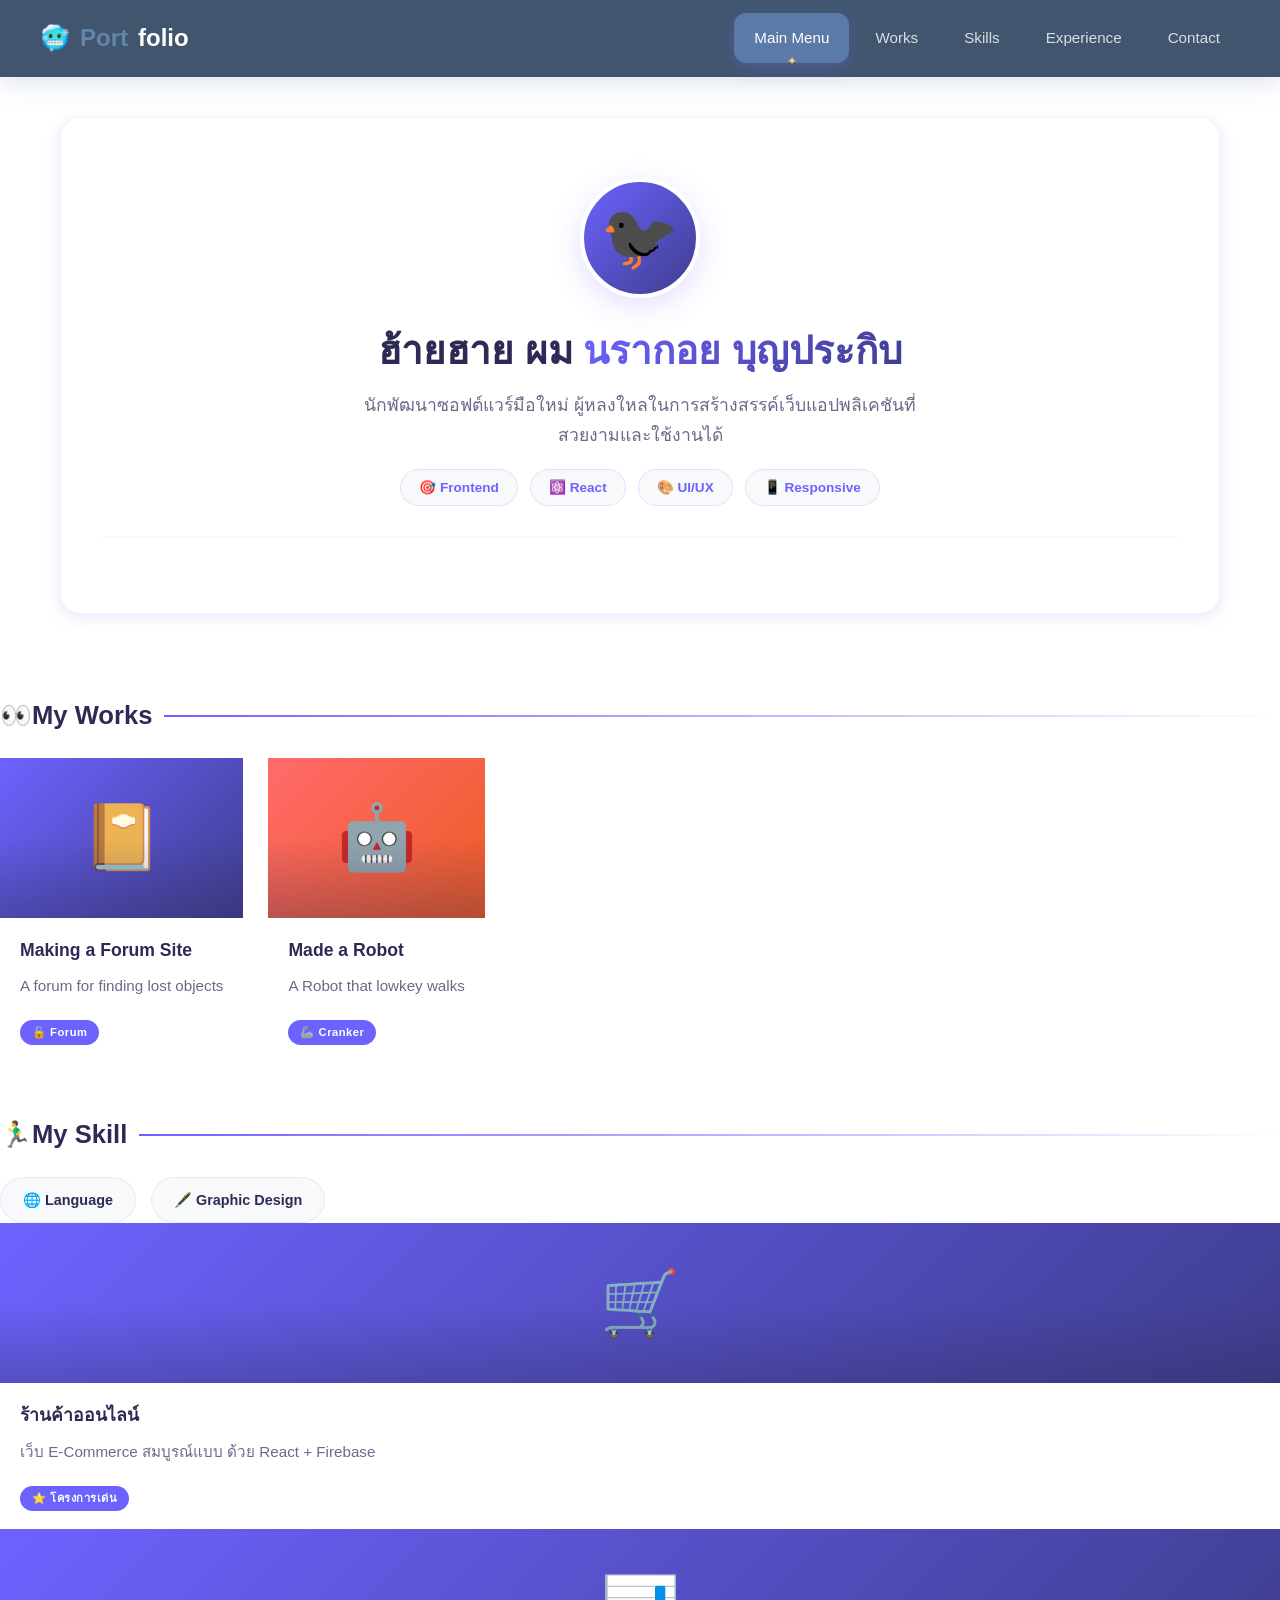
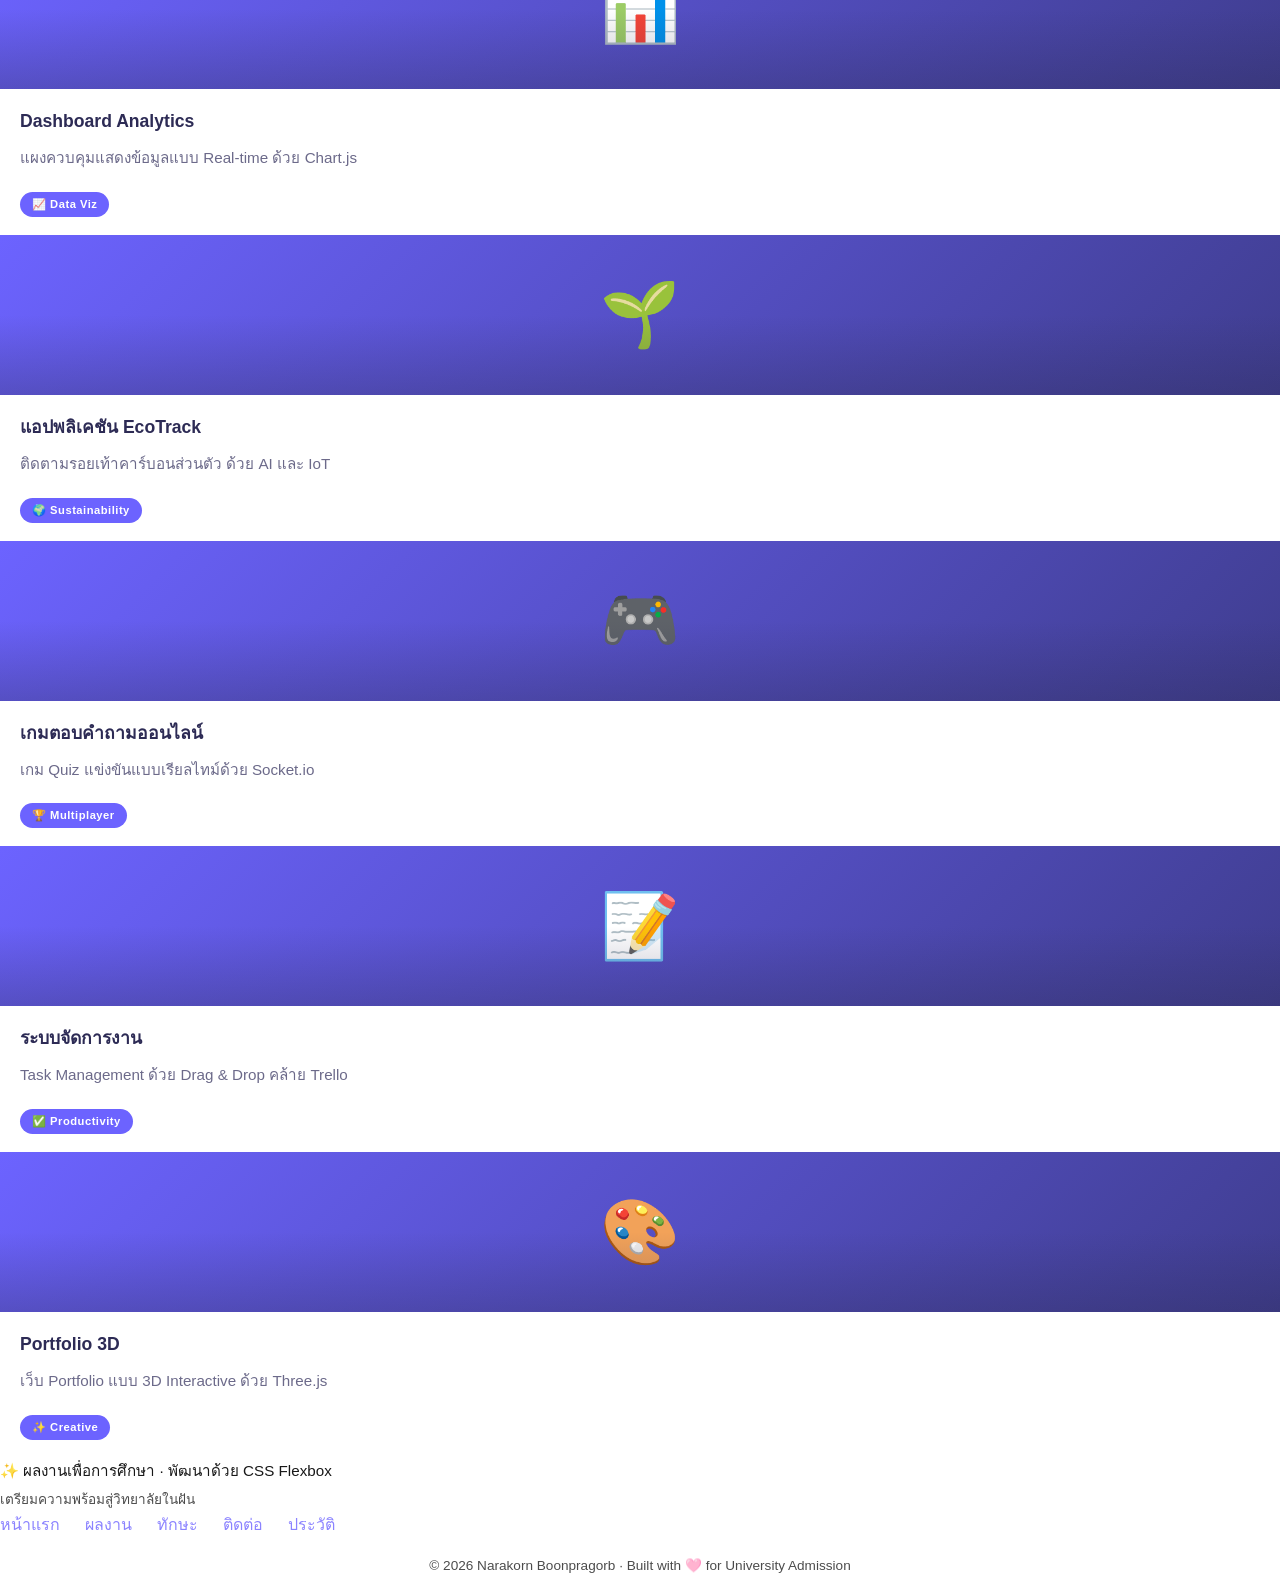
==== index.html @ 1e55b8da "Add files via upload" ====
<!DOCTYPE html>
<html lang="en">
<head>
    <meta charset="UTF-8">
    <meta name="viewport" content="width=device-width, initial-scale=1.0">
    <title>Portfolio</title>
    <style>
        /* ======================================== */
        /* RESET & BASE STYLES      */
        /* ======================================== */
        * {
            box-sizing: border-box;
            margin: 0;
            padding: 0;
        }

        body {
            font-family: 'Sarabun', 'Prompt', 'Kanit', sans-serif;
            background: var(--light);
            color: var(--text-dark);
            line-height: 1.7;
        }

        a {
            text-decoration: none;
            color: inherit;
        }
        .navbar {
            background: #41566e; /* แทน --secondary */
            padding: 0 30px;
            position: sticky;
            top: 0;
            z-index: 1000;
            box-shadow: 0 4px 25px rgba(128, 150, 190, 0.3);
            backdrop-filter: blur(10px);
        }

        /* กิจกรรมที่ 3.3: การจัดวางด้วย Flexbox */
        .nav-container {
            display: flex;
            justify-content: space-between;
            align-items: center;
            max-width: 1200px;
            margin: 0 auto;
        }

        .logo {
            color: #FFFFFF; /* แทน --white */
            font-size: 1.5rem;
            font-weight: 700;
            padding: 18px 0;
            display: flex;
            align-items: center;
            gap: 10px;
            transition: all 0.4s cubic-bezier(0.25, 0.46, 0.45, 0.94); /* แทน --transition */
        }

        .logo span {
            color: #6485aa; /* แทน --accent */
        }

        /* กิจกรรมที่ 4.2: Transition & Transform */
        .logo:hover {
            transform: scale(1.05);
            color: #abf2ff; /* แทน --accent */
        }

        .nav-menu {
            display: flex;
            list-style: none;
            gap: 6px;
            margin: 0;
            padding: 0;
        }

        .nav-menu a {
            color: rgba(255, 255, 255, 0.8);
            padding: 12px 20px;
            display: block;
            border-radius: 12px; /* แทน --radius-sm */
            transition: all 0.4s cubic-bezier(0.25, 0.46, 0.45, 0.94); /* แทน --transition */
            font-weight: 500;
            font-size: 0.95rem;
            position: relative;
        }

        .nav-menu a:hover {
            background: #9fd1ff; /* แทน --primary */
            color: #FFFFFF; /* แทน --white */
            transform: translateY(-2px);
            box-shadow: 0 6px 20px rgba(108, 99, 255, 0.4);
        }

        .nav-menu .active {
            background: #5b7aa8; /* แทน --primary */
            color: #FFFFFF; /* แทน --white */
            box-shadow: 0 4px 15px rgba(108, 99, 255, 0.3);
        }

        .nav-menu .active::after {
            content: '✦';
            position: absolute;
            bottom: -8px;
            left: 50%;
            transform: translateX(-50%);
            color: #FFD166; /* แทน --accent */
            font-size: 12px;
        }
        .container {
            max-width: 1200px;
            margin: 0 auto;
            padding: 40px 20px;
        }

        .flex-layout {
            display: flex;
            gap: 40px;
            align-items: flex-start;
        }
        /* ======================================== */
        /* กิจกรรมที่ 3.3: CARD GRID - ผลงานของฉัน   */
        /* ======================================== */
        .card-grid {
            display: flex;
            gap: 25px;
            flex-wrap: wrap;
            margin-top: 10px;
        }
        /* ======================================== */
        /* กิจกรรมที่ 2.1: MAIN CONTENT - Semantic HTML */
        /* ======================================== */
        .content {
            flex: 3;
            background: #FFFFFF; /* แทน --white */
            padding: 40px;
            border-radius: 20px; /* แทน --radius-md */
            box-shadow: 0 4px 15px rgba(108, 99, 255, 0.15); /* แทน --shadow-sm */
            border: 1px solid rgba(108, 99, 255, 0.08);
        }

        /* Hero Section */
        .hero {
            text-align: center;
            padding: 20px 0 30px;
            border-bottom: 2px solid #F8F9FA; /* แทน --light */
            margin-bottom: 35px;
        }

        .hero-avatar {
            width: 120px;
            height: 120px;
            background: linear-gradient(135deg, #6C63FF, #3F3D8E); /* แทน --gradient-main */
            border-radius: 50%;
            display: flex;
            align-items: center;
            justify-content: center;
            margin: 0 auto 20px;
            font-size: 4rem;
            box-shadow: 0 8px 30px rgba(108, 99, 255, 0.2); /* แทน --shadow-md */
            border: 4px solid #FFFFFF; /* แทน --white */
            transition: all 0.4s cubic-bezier(0.25, 0.46, 0.45, 0.94); /* แทน --transition */
        }

        /* กิจกรรมที่ 4.2: Transition & Transform */
        .hero-avatar:hover {
            transform: scale(1.05) rotate(-5deg);
        }

        .hero h1 {
            color: #2D2B55; /* แทน --secondary */
            font-size: 2.4rem;
            margin-bottom: 8px;
        }

        .hero h1 span {
            background: linear-gradient(135deg, #6C63FF, #3F3D8E); /* แทน --gradient-main */
            -webkit-background-clip: text;
            -webkit-text-fill-color: transparent;
            background-clip: text;
        }

        .hero p {
            color: #6C6A8A; /* แทน --text-light */
            font-size: 1.1rem;
            max-width: 600px;
            margin: 0 auto;
        }

        .hero-tags {
            display: flex;
            gap: 12px;
            justify-content: center;
            flex-wrap: wrap;
            margin-top: 18px;
        }

        .hero-tags span {
            background: #F8F9FA; /* แทน --light */
            padding: 6px 18px;
            border-radius: 30px;
            font-size: 0.85rem;
            color: #6C63FF; /* แทน --primary */
            font-weight: 600;
            border: 1px solid rgba(108, 99, 255, 0.15);
            transition: all 0.4s cubic-bezier(0.25, 0.46, 0.45, 0.94); /* แทน --transition */
        }

        .hero-tags span:hover {
            background: #6C63FF; /* แทน --primary */
            color: #FFFFFF; /* แทน --white */
            transform: translateY(-2px);
            box-shadow: 0 4px 15px rgba(108, 99, 255, 0.15); /* แทน --shadow-sm */
        }

        /* Section Headers */
        .section-title {
            color: #2D2B55; /* แทน --secondary */
            font-size: 1.6rem;
            margin: 40px 0 20px;
            display: flex;
            align-items: center;
            gap: 12px;
        }

        .section-title::after {
            content: '';
            flex: 1;
            height: 2px;
            background: linear-gradient(to right, #6C63FF, transparent); /* แทน --primary */
        }
        .skills-grid {
            display: flex;
            gap: 15px;
            flex-wrap: wrap;
            margin-top: 10px;
        }

        .skill-item {
            background: #F8F9FA; /* แทน --light */
            padding: 10px 22px;
            border-radius: 30px;
            font-weight: 600;
            font-size: 0.9rem;
            color: #2D2B55; /* แทน --secondary */
            border: 1px solid rgba(108, 99, 255, 0.1);
            transition: all 0.4s cubic-bezier(0.25, 0.46, 0.45, 0.94); /* แทน --transition */
            display: flex;
            align-items: center;
            gap: 8px;
        }

        .skill-item:hover {
            background: #6C63FF; /* แทน --primary */
            color: #FFFFFF; /* แทน --white */
            transform: translateY(-3px);
            box-shadow: 0 4px 15px rgba(108, 99, 255, 0.15); /* แทน --shadow-sm */
        }
.sidebar {
            flex: 1.2;
            background: linear-gradient(135deg, #6C63FF, #3F3D8E); /* แทน --gradient-main */
            color: #FFFFFF; /* แทน --white */
            padding: 35px 30px;
            border-radius: 20px; /* แทน --radius-md */
            box-shadow: 0 8px 30px rgba(108, 99, 255, 0.2); /* แทน --shadow-md */
            position: sticky;
            top: 100px;
        }

        .sidebar h3 {
            border-left: 4px solid #FFD166; /* แทน --accent */
            padding-left: 15px;
            margin: 0 0 15px 0;
            font-size: 1.1rem;
            letter-spacing: 0.5px;
        }

        .sidebar h3:not(:first-child) {
            margin-top: 30px;
        }

        .sidebar .profile-intro {
            text-align: center;
            margin-bottom: 25px;
        }

        .sidebar .profile-intro .avatar-sm {
            width: 80px;
            height: 80px;
            background: rgba(255, 255, 255, 0.2);
            border-radius: 50%;
            display: flex;
            align-items: center;
            justify-content: center;
            margin: 0 auto 12px;
            font-size: 2.8rem;
            border: 3px solid rgba(255, 255, 255, 0.3);
        }

        .sidebar .profile-intro h4 {
            font-size: 1.2rem;
            margin-bottom: 4px;
        }

        .sidebar .profile-intro p {
            opacity: 0.85;
            font-size: 0.9rem;
        }

        .sidebar ul {
            list-style: none;
            padding: 0;
        }

        .sidebar li {
            padding: 10px 0;
            border-bottom: 1px solid rgba(255, 255, 255, 0.12);
            font-size: 0.92rem;
            transition: all 0.4s cubic-bezier(0.25, 0.46, 0.45, 0.94); /* แทน --transition */
            padding-left: 5px;
            display: flex;
            align-items: center;
            gap: 10px;
        }

        .sidebar li:hover {
            padding-left: 15px;
            background: rgba(255, 255, 255, 0.08);
            border-radius: 6px;
        }

        .sidebar .contact-info li {
            border-bottom: none;
            padding: 8px 0;
        }

        .sidebar .contact-info li::before {
            content: '📧 ';
            font-size: 1rem;
        }
        .sidebar .contact-info li:nth-child(2)::before { content: '📱 '; }
        .sidebar .contact-info li:nth-child(3)::before { content: '🌐 '; }

        .sidebar .btn-contact {
            display: block;
            background: #FFD166; /* แทน --accent */
            color: #2D2B55; /* แทน --secondary */
            text-align: center;
            padding: 14px;
            border-radius: 12px; /* แทน --radius-sm */
            font-weight: 700;
            margin-top: 20px;
            transition: all 0.4s cubic-bezier(0.25, 0.46, 0.45, 0.94); /* แทน --transition */
            border: none;
            cursor: pointer;
        }

        .sidebar .btn-contact:hover {
            transform: scale(1.02);
            box-shadow: 0 8px 25px rgba(255, 209, 102, 0.4);
            background: #FFD93D;
        }
        .card:hover {
            transform: translateY(-12px) scale(1.01);
            box-shadow: 0 15px 45px rgba(108, 99, 255, 0.25); /* แทน --shadow-lg */
            border-color: #8B83FF; /* แทน --primary-light */
        }

        .card-image {
            height: 160px;
            background: linear-gradient(135deg, #6C63FF, #3F3D8E); /* แทน --gradient-main */
            display: flex;
            align-items: center;
            justify-content: center;
            font-size: 4rem;
            color: #FFFFFF; /* แทน --white */
            position: relative;
            overflow: hidden;
        }

        .card-image::after {
            content: '';
            position: absolute;
            top: 0;
            left: 0;
            right: 0;
            bottom: 0;
            background: linear-gradient(180deg, transparent 50%, rgba(45, 43, 85, 0.3));
        }

        .card:nth-child(2) .card-image { background: linear-gradient(135deg, #FF6B6B, #EE5A24); }
        .card:nth-child(3) .card-image { background: linear-gradient(135deg, #00D2D3, #0097E6); }
        .card:nth-child(4) .card-image { background: linear-gradient(135deg, #F8A5C2, #F78FB3); }
        .card:nth-child(5) .card-image { background: linear-gradient(135deg, #74B9FF, #0984E3); }
        .card:nth-child(6) .card-image { background: linear-gradient(135deg, #55EFC4, #00B894); }

        .card h3 {
            padding: 18px 20px 8px;
            font-size: 1.1rem;
            color: #2D2B55; /* แทน --secondary */
        }

        .card p {
            padding: 0 20px 18px;
            color: #6C6A8A; /* แทน --text-light */
            font-size: 0.95rem;
            margin: 0;
        }

        .card-badge {
            display: inline-block;
            background: #6C63FF; /* แทน --primary */
            color: #FFFFFF; /* แทน --white */
            font-size: 0.7rem;
            padding: 3px 12px;
            border-radius: 30px;
            margin: 0 20px 18px;
            font-weight: 600;
            letter-spacing: 0.5px;
        }
        .footer {
            background: #2D2B55; /* แทน --secondary */
            color: #F8F9FA; /* แทน --light */
            margin-top: 50px;
            border-top: 4px solid #6C63FF; /* แทน --primary */
        }

        .footer-content {
            max-width: 1200px;
            margin: 0 auto;
            padding: 35px 25px;
            display: flex;
            justify-content: space-between;
            align-items: center;
            flex-wrap: wrap;
            gap: 20px;
        }

        .footer-info p {
            font-size: 0.95rem;
            opacity: 0.9;
            margin: 0;
        }

        .footer-links {
            display: flex;
            gap: 25px;
            flex-wrap: wrap;
        }

        .footer-links a {
            color: #8B83FF; /* แทน --primary-light */
            font-weight: 500;
            transition: all 0.4s cubic-bezier(0.25, 0.46, 0.45, 0.94); /* แทน --transition */
            position: relative;
        }

        .footer-links a::after {
            content: '';
            position: absolute;
            bottom: -3px;
            left: 0;
            width: 0;
            height: 2px;
            background: #FFD166; /* แทน --accent */
            transition: all 0.4s cubic-bezier(0.25, 0.46, 0.45, 0.94); /* แทน --transition */
        }

        .footer-links a:hover {
            color: #FFD166; /* แทน --accent */
        }

        .footer-links a:hover::after {
            width: 100%;
        }

        .footer-bottom {
            border-top: 1px solid rgba(255, 255, 255, 0.08);
            padding: 15px 25px;
            text-align: center;
            font-size: 0.85rem;
            opacity: 0.7;
            max-width: 1200px;
            margin: 0 auto;
        }

    </style>
</head>
<body>
    <nav class="navbar">
        <div class="nav-container">
            <a href="#" class="logo">🥶<span>Port</span>folio</a>
            <ul class="nav-menu">
                <li><a href="#" class="active">Main Menu</a></li>
                <li><a href="#">Works</a></li>
                <li><a href="#">Skills</a></li>
                <li><a href="#">Experience</a></li>
                <li><a href="#">Contact</a></li>
            </ul>
        </div>
        
    </nav>
        </div>
        <div class="container">
            <div class="flex-layout">
            <main class="content">

                <section class="hero">
                    <div class="hero-avatar">🐦‍⬛</div>
                    <h1>ฮ้ายฮาย ผม <span>นรากอย บุญประกิบ</span></h1>
                    <p>นักพัฒนาซอฟต์แวร์มือใหม่ ผู้หลงใหลในการสร้างสรรค์เว็บแอปพลิเคชันที่สวยงามและใช้งานได้</p>
                    <div class="hero-tags">
                        <span>🎯 Frontend</span>
                        <span>⚛️ React</span>
                        <span>🎨 UI/UX</span>
                        <span>📱 Responsive</span>
                    </div>
                </section>
            </main>
            
            </div>
        </div>
        

        <h2 class="section-title">👀My Works</h2>
        <div class="card-grid">
            <div class="card">
                    <div class="card-image">📔</div>
                    <h3>Making a Forum Site</h3>
                    <p>A forum for finding lost objects</p>
                    <span class="card-badge">🔓 Forum</span>
            </div>

                        <div class="card">
                    <div class="card-image">🤖</div>
                    <h3>Made a Robot</h3>
                    <p>A Robot that lowkey walks</p>
                    <span class="card-badge">🦾 Cranker</span>
            </div>
        </div>
        <h2 class="section-title" style="margin-top: 50px;">🏃‍♂️My Skill</h2>
        <div class="skills-grid">
        <span class="skill-item">🌐 Language</span>
        <span class="skill-item">🖋️ Graphic Design</span>
        </div>
    <div class="card">
                        <div class="card-image">🛒</div>
                        <h3>ร้านค้าออนไลน์</h3>
                        <p>เว็บ E-Commerce สมบูรณ์แบบ ด้วย React + Firebase</p>
                        <span class="card-badge">⭐ โครงการเด่น</span>
                    </div>
                    <div class="card">
                        <div class="card-image">📊</div>
                        <h3>Dashboard Analytics</h3>
                        <p>แผงควบคุมแสดงข้อมูลแบบ Real-time ด้วย Chart.js</p>
                        <span class="card-badge">📈 Data Viz</span>
                    </div>
                    <div class="card">
                        <div class="card-image">🌱</div>
                        <h3>แอปพลิเคชัน EcoTrack</h3>
                        <p>ติดตามรอยเท้าคาร์บอนส่วนตัว ด้วย AI และ IoT</p>
                        <span class="card-badge">🌍 Sustainability</span>
                    </div>

                    <div class="card">                        <div class="card-image">🎮</div>
                        <h3>เกมตอบคำถามออนไลน์</h3>
                        <p>เกม Quiz แข่งขันแบบเรียลไทม์ด้วย Socket.io</p>
                        <span class="card-badge">🏆 Multiplayer</span>
                    </div>


                    <div class="card">
                        <div class="card-image">📝</div>
                        <h3>ระบบจัดการงาน</h3>
                        <p>Task Management ด้วย Drag & Drop คล้าย Trello</p>
                        <span class="card-badge">✅ Productivity</span>
                    </div>
                    <div class="card">
                        <div class="card-image">🎨</div>
                        <h3>Portfolio 3D</h3>
                        <p>เว็บ Portfolio แบบ 3D Interactive ด้วย Three.js</p>
                        <span class="card-badge">✨ Creative</span>
                    </div>
    <div class="footer-info">
                <p>✨ ผลงานเพื่อการศึกษา · พัฒนาด้วย CSS Flexbox</p>
                <p style="font-size: 0.85rem; margin-top: 4px; opacity: 0.7;">เตรียมความพร้อมสู่วิทยาลัยในฝัน</p>
            </div>
            <div class="footer-links">
                <a href="#">หน้าแรก</a>
                <a href="#">ผลงาน</a>
                <a href="#">ทักษะ</a>
                <a href="#">ติดต่อ</a>
                <a href="#">ประวัติ</a>
            </div>

<div class="footer-bottom">
            <p>© 2026 Narakorn Boonpragorb · Built with 🩷 for University Admission</p>
 </div>
    
        
</body>
</html>
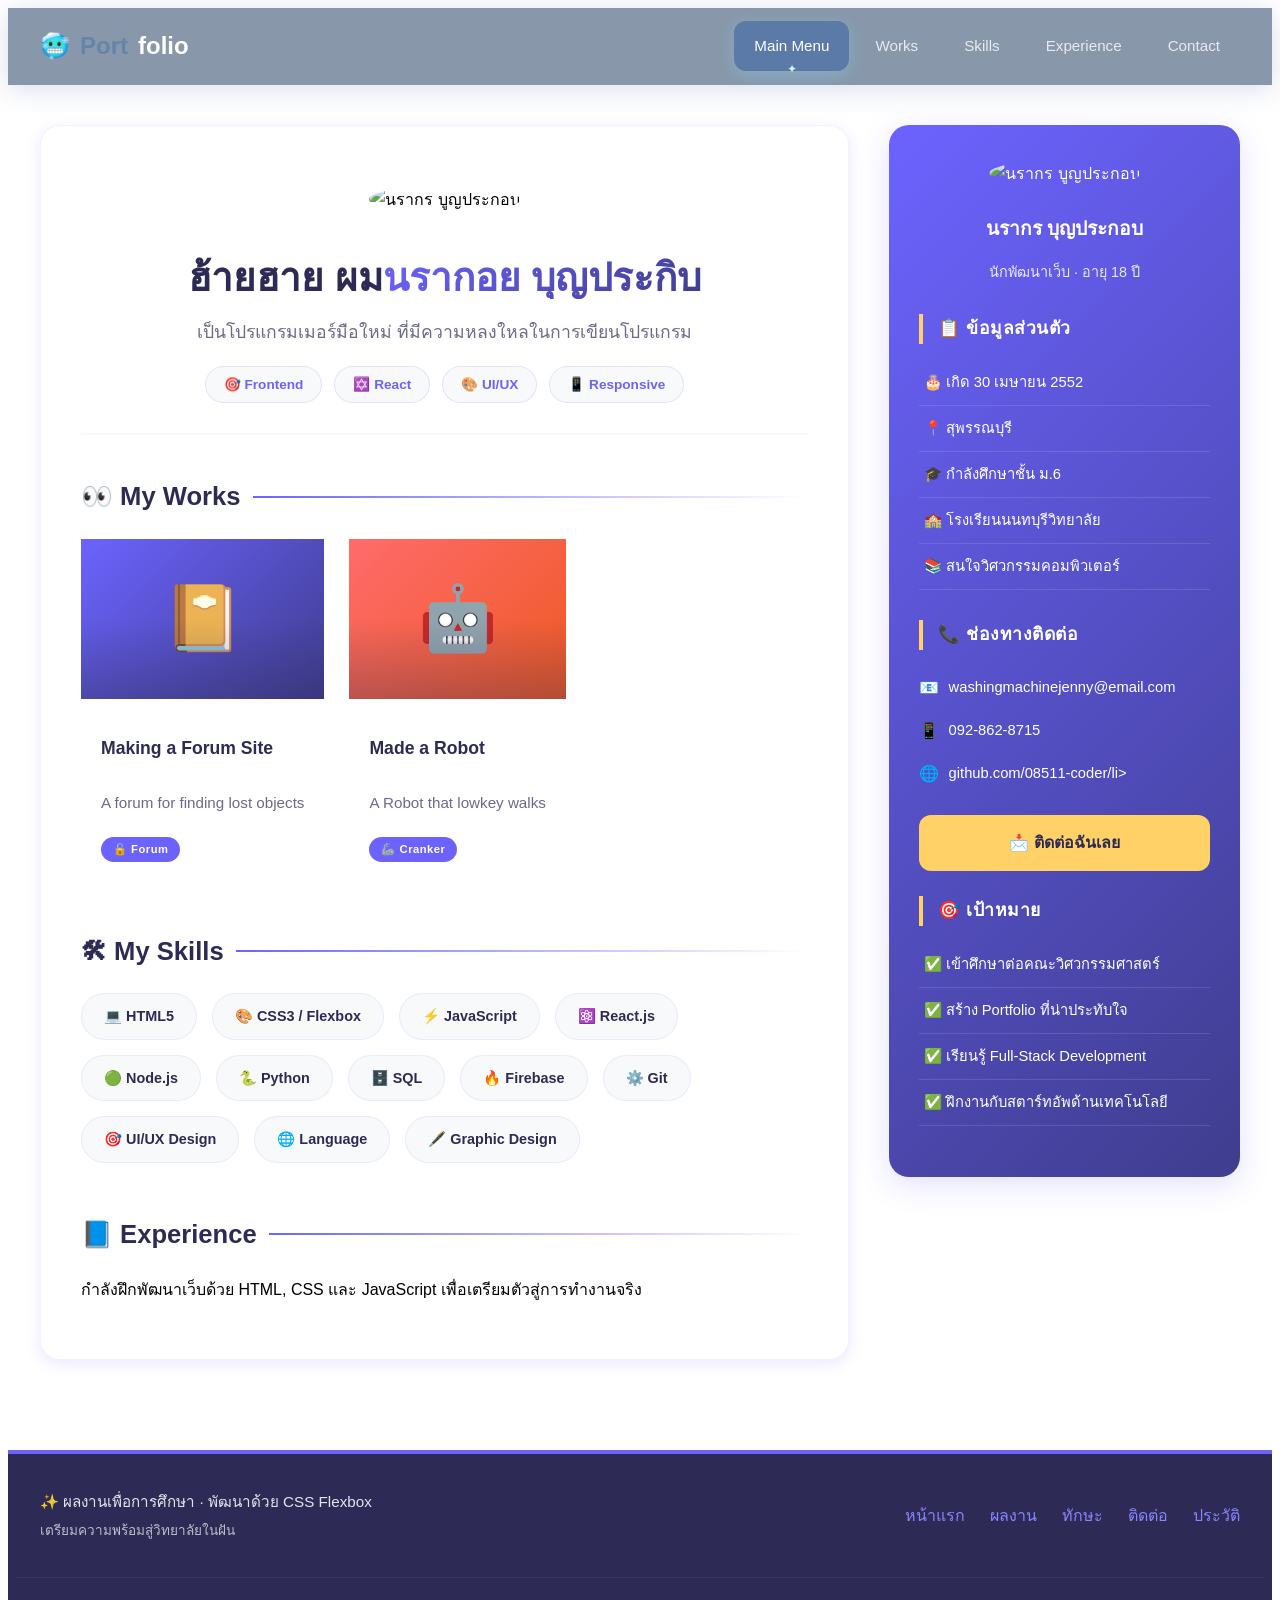
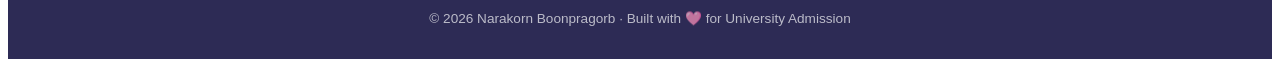
==== commit bdb1d0c4: "Add files via upload" ====
--- a/index.html
+++ b/index.html
@@ -4,526 +4,40 @@
     <meta charset="UTF-8">
     <meta name="viewport" content="width=device-width, initial-scale=1.0">
     <title>Portfolio</title>
-    <style>
-        /* ======================================== */
-        /* RESET & BASE STYLES      */
-        /* ======================================== */
-        * {
-            box-sizing: border-box;
-            margin: 0;
-            padding: 0;
-        }
+    <link rel="stylesheet" href="style.css">
+</head>
 
-        body {
-            font-family: 'Sarabun', 'Prompt', 'Kanit', sans-serif;
-            background: var(--light);
-            color: var(--text-dark);
-            line-height: 1.7;
-        }
-
-        a {
-            text-decoration: none;
-            color: inherit;
-        }
-        .navbar {
-            background: #41566e; /* แทน --secondary */
-            padding: 0 30px;
-            position: sticky;
-            top: 0;
-            z-index: 1000;
-            box-shadow: 0 4px 25px rgba(128, 150, 190, 0.3);
-            backdrop-filter: blur(10px);
-        }
-
-        /* กิจกรรมที่ 3.3: การจัดวางด้วย Flexbox */
-        .nav-container {
-            display: flex;
-            justify-content: space-between;
-            align-items: center;
-            max-width: 1200px;
-            margin: 0 auto;
-        }
-
-        .logo {
-            color: #FFFFFF; /* แทน --white */
-            font-size: 1.5rem;
-            font-weight: 700;
-            padding: 18px 0;
-            display: flex;
-            align-items: center;
-            gap: 10px;
-            transition: all 0.4s cubic-bezier(0.25, 0.46, 0.45, 0.94); /* แทน --transition */
-        }
-
-        .logo span {
-            color: #6485aa; /* แทน --accent */
-        }
-
-        /* กิจกรรมที่ 4.2: Transition & Transform */
-        .logo:hover {
-            transform: scale(1.05);
-            color: #abf2ff; /* แทน --accent */
-        }
-
-        .nav-menu {
-            display: flex;
-            list-style: none;
-            gap: 6px;
-            margin: 0;
-            padding: 0;
-        }
-
-        .nav-menu a {
-            color: rgba(255, 255, 255, 0.8);
-            padding: 12px 20px;
-            display: block;
-            border-radius: 12px; /* แทน --radius-sm */
-            transition: all 0.4s cubic-bezier(0.25, 0.46, 0.45, 0.94); /* แทน --transition */
-            font-weight: 500;
-            font-size: 0.95rem;
-            position: relative;
-        }
-
-        .nav-menu a:hover {
-            background: #9fd1ff; /* แทน --primary */
-            color: #FFFFFF; /* แทน --white */
-            transform: translateY(-2px);
-            box-shadow: 0 6px 20px rgba(108, 99, 255, 0.4);
-        }
-
-        .nav-menu .active {
-            background: #5b7aa8; /* แทน --primary */
-            color: #FFFFFF; /* แทน --white */
-            box-shadow: 0 4px 15px rgba(108, 99, 255, 0.3);
-        }
-
-        .nav-menu .active::after {
-            content: '✦';
-            position: absolute;
-            bottom: -8px;
-            left: 50%;
-            transform: translateX(-50%);
-            color: #FFD166; /* แทน --accent */
-            font-size: 12px;
-        }
-        .container {
-            max-width: 1200px;
-            margin: 0 auto;
-            padding: 40px 20px;
-        }
-
-        .flex-layout {
-            display: flex;
-            gap: 40px;
-            align-items: flex-start;
-        }
-        /* ======================================== */
-        /* กิจกรรมที่ 3.3: CARD GRID - ผลงานของฉัน   */
-        /* ======================================== */
-        .card-grid {
-            display: flex;
-            gap: 25px;
-            flex-wrap: wrap;
-            margin-top: 10px;
-        }
-        /* ======================================== */
-        /* กิจกรรมที่ 2.1: MAIN CONTENT - Semantic HTML */
-        /* ======================================== */
-        .content {
-            flex: 3;
-            background: #FFFFFF; /* แทน --white */
-            padding: 40px;
-            border-radius: 20px; /* แทน --radius-md */
-            box-shadow: 0 4px 15px rgba(108, 99, 255, 0.15); /* แทน --shadow-sm */
-            border: 1px solid rgba(108, 99, 255, 0.08);
-        }
-
-        /* Hero Section */
-        .hero {
-            text-align: center;
-            padding: 20px 0 30px;
-            border-bottom: 2px solid #F8F9FA; /* แทน --light */
-            margin-bottom: 35px;
-        }
-
-        .hero-avatar {
-            width: 120px;
-            height: 120px;
-            background: linear-gradient(135deg, #6C63FF, #3F3D8E); /* แทน --gradient-main */
-            border-radius: 50%;
-            display: flex;
-            align-items: center;
-            justify-content: center;
-            margin: 0 auto 20px;
-            font-size: 4rem;
-            box-shadow: 0 8px 30px rgba(108, 99, 255, 0.2); /* แทน --shadow-md */
-            border: 4px solid #FFFFFF; /* แทน --white */
-            transition: all 0.4s cubic-bezier(0.25, 0.46, 0.45, 0.94); /* แทน --transition */
-        }
-
-        /* กิจกรรมที่ 4.2: Transition & Transform */
-        .hero-avatar:hover {
-            transform: scale(1.05) rotate(-5deg);
-        }
-
-        .hero h1 {
-            color: #2D2B55; /* แทน --secondary */
-            font-size: 2.4rem;
-            margin-bottom: 8px;
-        }
-
-        .hero h1 span {
-            background: linear-gradient(135deg, #6C63FF, #3F3D8E); /* แทน --gradient-main */
-            -webkit-background-clip: text;
-            -webkit-text-fill-color: transparent;
-            background-clip: text;
-        }
-
-        .hero p {
-            color: #6C6A8A; /* แทน --text-light */
-            font-size: 1.1rem;
-            max-width: 600px;
-            margin: 0 auto;
-        }
-
-        .hero-tags {
-            display: flex;
-            gap: 12px;
-            justify-content: center;
-            flex-wrap: wrap;
-            margin-top: 18px;
-        }
-
-        .hero-tags span {
-            background: #F8F9FA; /* แทน --light */
-            padding: 6px 18px;
-            border-radius: 30px;
-            font-size: 0.85rem;
-            color: #6C63FF; /* แทน --primary */
-            font-weight: 600;
-            border: 1px solid rgba(108, 99, 255, 0.15);
-            transition: all 0.4s cubic-bezier(0.25, 0.46, 0.45, 0.94); /* แทน --transition */
-        }
-
-        .hero-tags span:hover {
-            background: #6C63FF; /* แทน --primary */
-            color: #FFFFFF; /* แทน --white */
-            transform: translateY(-2px);
-            box-shadow: 0 4px 15px rgba(108, 99, 255, 0.15); /* แทน --shadow-sm */
-        }
-
-        /* Section Headers */
-        .section-title {
-            color: #2D2B55; /* แทน --secondary */
-            font-size: 1.6rem;
-            margin: 40px 0 20px;
-            display: flex;
-            align-items: center;
-            gap: 12px;
-        }
-
-        .section-title::after {
-            content: '';
-            flex: 1;
-            height: 2px;
-            background: linear-gradient(to right, #6C63FF, transparent); /* แทน --primary */
-        }
-        .skills-grid {
-            display: flex;
-            gap: 15px;
-            flex-wrap: wrap;
-            margin-top: 10px;
-        }
-
-        .skill-item {
-            background: #F8F9FA; /* แทน --light */
-            padding: 10px 22px;
-            border-radius: 30px;
-            font-weight: 600;
-            font-size: 0.9rem;
-            color: #2D2B55; /* แทน --secondary */
-            border: 1px solid rgba(108, 99, 255, 0.1);
-            transition: all 0.4s cubic-bezier(0.25, 0.46, 0.45, 0.94); /* แทน --transition */
-            display: flex;
-            align-items: center;
-            gap: 8px;
-        }
-
-        .skill-item:hover {
-            background: #6C63FF; /* แทน --primary */
-            color: #FFFFFF; /* แทน --white */
-            transform: translateY(-3px);
-            box-shadow: 0 4px 15px rgba(108, 99, 255, 0.15); /* แทน --shadow-sm */
-        }
-.sidebar {
-            flex: 1.2;
-            background: linear-gradient(135deg, #6C63FF, #3F3D8E); /* แทน --gradient-main */
-            color: #FFFFFF; /* แทน --white */
-            padding: 35px 30px;
-            border-radius: 20px; /* แทน --radius-md */
-            box-shadow: 0 8px 30px rgba(108, 99, 255, 0.2); /* แทน --shadow-md */
-            position: sticky;
-            top: 100px;
-        }
-
-        .sidebar h3 {
-            border-left: 4px solid #FFD166; /* แทน --accent */
-            padding-left: 15px;
-            margin: 0 0 15px 0;
-            font-size: 1.1rem;
-            letter-spacing: 0.5px;
-        }
-
-        .sidebar h3:not(:first-child) {
-            margin-top: 30px;
-        }
-
-        .sidebar .profile-intro {
-            text-align: center;
-            margin-bottom: 25px;
-        }
-
-        .sidebar .profile-intro .avatar-sm {
-            width: 80px;
-            height: 80px;
-            background: rgba(255, 255, 255, 0.2);
-            border-radius: 50%;
-            display: flex;
-            align-items: center;
-            justify-content: center;
-            margin: 0 auto 12px;
-            font-size: 2.8rem;
-            border: 3px solid rgba(255, 255, 255, 0.3);
-        }
-
-        .sidebar .profile-intro h4 {
-            font-size: 1.2rem;
-            margin-bottom: 4px;
-        }
-
-        .sidebar .profile-intro p {
-            opacity: 0.85;
-            font-size: 0.9rem;
-        }
-
-        .sidebar ul {
-            list-style: none;
-            padding: 0;
-        }
-
-        .sidebar li {
-            padding: 10px 0;
-            border-bottom: 1px solid rgba(255, 255, 255, 0.12);
-            font-size: 0.92rem;
-            transition: all 0.4s cubic-bezier(0.25, 0.46, 0.45, 0.94); /* แทน --transition */
-            padding-left: 5px;
-            display: flex;
-            align-items: center;
-            gap: 10px;
-        }
-
-        .sidebar li:hover {
-            padding-left: 15px;
-            background: rgba(255, 255, 255, 0.08);
-            border-radius: 6px;
-        }
-
-        .sidebar .contact-info li {
-            border-bottom: none;
-            padding: 8px 0;
-        }
-
-        .sidebar .contact-info li::before {
-            content: '📧 ';
-            font-size: 1rem;
-        }
-        .sidebar .contact-info li:nth-child(2)::before { content: '📱 '; }
-        .sidebar .contact-info li:nth-child(3)::before { content: '🌐 '; }
-
-        .sidebar .btn-contact {
-            display: block;
-            background: #FFD166; /* แทน --accent */
-            color: #2D2B55; /* แทน --secondary */
-            text-align: center;
-            padding: 14px;
-            border-radius: 12px; /* แทน --radius-sm */
-            font-weight: 700;
-            margin-top: 20px;
-            transition: all 0.4s cubic-bezier(0.25, 0.46, 0.45, 0.94); /* แทน --transition */
-            border: none;
-            cursor: pointer;
-        }
-
-        .sidebar .btn-contact:hover {
-            transform: scale(1.02);
-            box-shadow: 0 8px 25px rgba(255, 209, 102, 0.4);
-            background: #FFD93D;
-        }
-        .card:hover {
-            transform: translateY(-12px) scale(1.01);
-            box-shadow: 0 15px 45px rgba(108, 99, 255, 0.25); /* แทน --shadow-lg */
-            border-color: #8B83FF; /* แทน --primary-light */
-        }
-
-        .card-image {
-            height: 160px;
-            background: linear-gradient(135deg, #6C63FF, #3F3D8E); /* แทน --gradient-main */
-            display: flex;
-            align-items: center;
-            justify-content: center;
-            font-size: 4rem;
-            color: #FFFFFF; /* แทน --white */
-            position: relative;
-            overflow: hidden;
-        }
-
-        .card-image::after {
-            content: '';
-            position: absolute;
-            top: 0;
-            left: 0;
-            right: 0;
-            bottom: 0;
-            background: linear-gradient(180deg, transparent 50%, rgba(45, 43, 85, 0.3));
-        }
-
-        .card:nth-child(2) .card-image { background: linear-gradient(135deg, #FF6B6B, #EE5A24); }
-        .card:nth-child(3) .card-image { background: linear-gradient(135deg, #00D2D3, #0097E6); }
-        .card:nth-child(4) .card-image { background: linear-gradient(135deg, #F8A5C2, #F78FB3); }
-        .card:nth-child(5) .card-image { background: linear-gradient(135deg, #74B9FF, #0984E3); }
-        .card:nth-child(6) .card-image { background: linear-gradient(135deg, #55EFC4, #00B894); }
-
-        .card h3 {
-            padding: 18px 20px 8px;
-            font-size: 1.1rem;
-            color: #2D2B55; /* แทน --secondary */
-        }
-
-        .card p {
-            padding: 0 20px 18px;
-            color: #6C6A8A; /* แทน --text-light */
-            font-size: 0.95rem;
-            margin: 0;
-        }
-
-        .card-badge {
-            display: inline-block;
-            background: #6C63FF; /* แทน --primary */
-            color: #FFFFFF; /* แทน --white */
-            font-size: 0.7rem;
-            padding: 3px 12px;
-            border-radius: 30px;
-            margin: 0 20px 18px;
-            font-weight: 600;
-            letter-spacing: 0.5px;
-        }
-        .footer {
-            background: #2D2B55; /* แทน --secondary */
-            color: #F8F9FA; /* แทน --light */
-            margin-top: 50px;
-            border-top: 4px solid #6C63FF; /* แทน --primary */
-        }
-
-        .footer-content {
-            max-width: 1200px;
-            margin: 0 auto;
-            padding: 35px 25px;
-            display: flex;
-            justify-content: space-between;
-            align-items: center;
-            flex-wrap: wrap;
-            gap: 20px;
-        }
-
-        .footer-info p {
-            font-size: 0.95rem;
-            opacity: 0.9;
-            margin: 0;
-        }
-
-        .footer-links {
-            display: flex;
-            gap: 25px;
-            flex-wrap: wrap;
-        }
-
-        .footer-links a {
-            color: #8B83FF; /* แทน --primary-light */
-            font-weight: 500;
-            transition: all 0.4s cubic-bezier(0.25, 0.46, 0.45, 0.94); /* แทน --transition */
-            position: relative;
-        }
-
-        .footer-links a::after {
-            content: '';
-            position: absolute;
-            bottom: -3px;
-            left: 0;
-            width: 0;
-            height: 2px;
-            background: #FFD166; /* แทน --accent */
-            transition: all 0.4s cubic-bezier(0.25, 0.46, 0.45, 0.94); /* แทน --transition */
-        }
-
-        .footer-links a:hover {
-            color: #FFD166; /* แทน --accent */
-        }
-
-        .footer-links a:hover::after {
-            width: 100%;
-        }
-
-        .footer-bottom {
-            border-top: 1px solid rgba(255, 255, 255, 0.08);
-            padding: 15px 25px;
-            text-align: center;
-            font-size: 0.85rem;
-            opacity: 0.7;
-            max-width: 1200px;
-            margin: 0 auto;
-        }
-
-    </style>
-</head>
 <body>
     <nav class="navbar">
         <div class="nav-container">
             <a href="#" class="logo">🥶<span>Port</span>folio</a>
             <ul class="nav-menu">
                 <li><a href="#" class="active">Main Menu</a></li>
-                <li><a href="#">Works</a></li>
+                <li><a href="portfolio.html">Works</a></li>
                 <li><a href="#">Skills</a></li>
                 <li><a href="#">Experience</a></li>
                 <li><a href="#">Contact</a></li>
             </ul>
         </div>
-        
     </nav>
-        </div>
-        <div class="container">
-            <div class="flex-layout">
+    <div class="container">
+        <div class="flex-layout">
             <main class="content">
-
-                <section class="hero">
-                    <div class="hero-avatar">🐦‍⬛</div>
-                    <h1>ฮ้ายฮาย ผม <span>นรากอย บุญประกิบ</span></h1>
-                    <p>นักพัฒนาซอฟต์แวร์มือใหม่ ผู้หลงใหลในการสร้างสรรค์เว็บแอปพลิเคชันที่สวยงามและใช้งานได้</p>
+                <section class="hero" id="home">
+                    <img src="images/kuy.png" alt="นรากร บูญประกอบ" style="width: 20%; height: 20%; border-radius: 50%; object-fit: cover;">
+                    <h1>ฮ้ายฮาย ผม<span>นรากอย บุญประกิบ</span></h1>
+                    <p>เป็นโปรแกรมเมอร์มือใหม่ ที่มีความหลงใหลในการเขียนโปรแกรม</p>
                     <div class="hero-tags">
                         <span>🎯 Frontend</span>
-                        <span>⚛️ React</span>
+                        <span>✡️ React</span>
                         <span>🎨 UI/UX</span>
                         <span>📱 Responsive</span>
                     </div>
                 </section>
-            </main>
-            
-            </div>
-        </div>
-        
 
-        <h2 class="section-title">👀My Works</h2>
-        <div class="card-grid">
-            <div class="card">
+                <h2 class="section-title" id="projects">👀 My Works</h2>
+                <div class="card-grid">
+           <div class="card">
                     <div class="card-image">📔</div>
                     <h3>Making a Forum Site</h3>
                     <p>A forum for finding lost objects</p>
@@ -537,65 +51,79 @@
                     <span class="card-badge">🦾 Cranker</span>
             </div>
         </div>
-        <h2 class="section-title" style="margin-top: 50px;">🏃‍♂️My Skill</h2>
-        <div class="skills-grid">
-        <span class="skill-item">🌐 Language</span>
+                <h2 class="section-title" id="skills" style="margin-top: 50px;">🛠 My Skills</h2>
+                <div class="skills-grid">
+                    <span class="skill-item">💻 HTML5</span>
+                    <span class="skill-item">🎨 CSS3 / Flexbox</span>
+                    <span class="skill-item">⚡ JavaScript</span>
+                    <span class="skill-item">⚛️ React.js</span>
+                    <span class="skill-item">🟢 Node.js</span>
+                    <span class="skill-item">🐍 Python</span>
+                    <span class="skill-item">🗄️ SQL</span>
+                    <span class="skill-item">🔥 Firebase</span>
+                    <span class="skill-item">⚙️ Git</span>
+                    <span class="skill-item">🎯 UI/UX Design</span>
+                            <span class="skill-item">🌐 Language</span>
         <span class="skill-item">🖋️ Graphic Design</span>
+                </div>
+
+                <h2 class="section-title" id="experience" style="margin-top: 50px;">📘 Experience</h2>
+                <p>กำลังฝึกพัฒนาเว็บด้วย HTML, CSS และ JavaScript เพื่อเตรียมตัวสู่การทำงานจริง</p>
+            </main>
+
+            <aside class="sidebar" id="contact">
+                <div class="profile-intro">
+                    <img src="images/kuy.png" alt="นรากร บูญประกอบ" style="width: 35%; height: 35%; border-radius: 50%; object-fit: cover;">
+                    <h4>นรากร บุญประกอบ</h4>
+                    <p>นักพัฒนาเว็บ · อายุ 18 ปี</p>
+                </div>
+
+                <h3>📋 ข้อมูลส่วนตัว</h3>
+                <ul>
+                    <li>🎂 เกิด 30 เมษายน 2552</li>
+                    <li>📍 สุพรรณบุรี</li>
+                    <li>🎓 กำลังศึกษาชั้น ม.6</li>
+                    <li>🏫 โรงเรียนนนทบุรีวิทยาลัย</li>
+                    <li>📚 สนใจวิศวกรรมคอมพิวเตอร์</li>
+                </ul>
+
+                <h3>📞 ช่องทางติดต่อ</h3>
+                <ul class="contact-info">
+                    <li>washingmachinejenny@email.com</li>
+                    <li>092-862-8715</li>
+                    <li>github.com/08511-coder/li>
+                </ul>
+
+                <a href="mailto:washingmachinejenny@email.com" class="btn-contact">📩 ติดต่อฉันเลย</a>
+
+                <h3 style="margin-top: 25px;">🎯 เป้าหมาย</h3>
+                <ul>
+                    <li>✅ เข้าศึกษาต่อคณะวิศวกรรมศาสตร์</li>
+                    <li>✅ สร้าง Portfolio ที่น่าประทับใจ</li>
+                    <li>✅ เรียนรู้ Full-Stack Development</li>
+                    <li>✅ ฝึกงานกับสตาร์ทอัพด้านเทคโนโลยี</li>
+                </ul>
+            </aside>
         </div>
-    <div class="card">
-                        <div class="card-image">🛒</div>
-                        <h3>ร้านค้าออนไลน์</h3>
-                        <p>เว็บ E-Commerce สมบูรณ์แบบ ด้วย React + Firebase</p>
-                        <span class="card-badge">⭐ โครงการเด่น</span>
-                    </div>
-                    <div class="card">
-                        <div class="card-image">📊</div>
-                        <h3>Dashboard Analytics</h3>
-                        <p>แผงควบคุมแสดงข้อมูลแบบ Real-time ด้วย Chart.js</p>
-                        <span class="card-badge">📈 Data Viz</span>
-                    </div>
-                    <div class="card">
-                        <div class="card-image">🌱</div>
-                        <h3>แอปพลิเคชัน EcoTrack</h3>
-                        <p>ติดตามรอยเท้าคาร์บอนส่วนตัว ด้วย AI และ IoT</p>
-                        <span class="card-badge">🌍 Sustainability</span>
-                    </div>
+    </div>
 
-                    <div class="card">                        <div class="card-image">🎮</div>
-                        <h3>เกมตอบคำถามออนไลน์</h3>
-                        <p>เกม Quiz แข่งขันแบบเรียลไทม์ด้วย Socket.io</p>
-                        <span class="card-badge">🏆 Multiplayer</span>
-                    </div>
-
-
-                    <div class="card">
-                        <div class="card-image">📝</div>
-                        <h3>ระบบจัดการงาน</h3>
-                        <p>Task Management ด้วย Drag & Drop คล้าย Trello</p>
-                        <span class="card-badge">✅ Productivity</span>
-                    </div>
-                    <div class="card">
-                        <div class="card-image">🎨</div>
-                        <h3>Portfolio 3D</h3>
-                        <p>เว็บ Portfolio แบบ 3D Interactive ด้วย Three.js</p>
-                        <span class="card-badge">✨ Creative</span>
-                    </div>
-    <div class="footer-info">
+    <footer class="footer">
+        <div class="footer-content">
+            <div class="footer-info">
                 <p>✨ ผลงานเพื่อการศึกษา · พัฒนาด้วย CSS Flexbox</p>
                 <p style="font-size: 0.85rem; margin-top: 4px; opacity: 0.7;">เตรียมความพร้อมสู่วิทยาลัยในฝัน</p>
             </div>
             <div class="footer-links">
-                <a href="#">หน้าแรก</a>
-                <a href="#">ผลงาน</a>
-                <a href="#">ทักษะ</a>
-                <a href="#">ติดต่อ</a>
-                <a href="#">ประวัติ</a>
+                <a href="#home">หน้าแรก</a>
+                <a href="#projects">ผลงาน</a>
+                <a href="#skills">ทักษะ</a>
+                <a href="#contact">ติดต่อ</a>
+                <a href="#experience">ประวัติ</a>
             </div>
-
-<div class="footer-bottom">
+        </div>
+        <div class="footer-bottom">
             <p>© 2026 Narakorn Boonpragorb · Built with 🩷 for University Admission</p>
- </div>
-    
-        
+        </div>
+    </footer>
 </body>
 </html>
--- a/style.css
+++ b/style.css
@@ -0,0 +1,479 @@
+    <style>
+        /* ======================================== */
+        /* RESET & BASE STYLES      */
+        /* ======================================== */
+        * {
+            box-sizing: border-box;
+            margin: 0;
+            padding: 0;
+        }
+
+        body {
+            font-family: 'Sarabun', 'Prompt', 'Kanit', sans-serif;
+            background: var(--light);
+            color: var(--text-dark);
+            line-height: 1.7;
+        }
+
+        a {
+            text-decoration: none;
+            color: inherit;
+        }
+        .navbar {
+            background: #8898aa; /* แทน --secondary */
+            padding: 0 30px;
+            position: sticky;
+            top: 0;
+            z-index: 1000;
+            box-shadow: 0 4px 25px rgba(128, 150, 190, 0.3);
+            backdrop-filter: blur(10px);
+        }
+
+        /* กิจกรรมที่ 3.3: การจัดวางด้วย Flexbox */
+        .nav-container {
+            display: flex;
+            justify-content: space-between;
+            align-items: center;
+            max-width: 1200px;
+            margin: 0 auto;
+        }
+
+        .logo {
+            color: #FFFFFF; /* แทน --white */
+            font-size: 1.5rem;
+            font-weight: 700;
+            padding: 18px 0;
+            display: flex;
+            align-items: center;
+            gap: 10px;
+            transition: all 0.4s cubic-bezier(0.25, 0.46, 0.45, 0.94); /* แทน --transition */
+        }
+
+        .logo span {
+            color: #6485aa; /* แทน --accent */
+        }
+
+        /* กิจกรรมที่ 4.2: Transition & Transform */
+        .logo:hover {
+            transform: scale(1.05);
+            color: #abf2ff; /* แทน --accent */
+        }
+
+        .nav-menu {
+            display: flex;
+            list-style: none;
+            gap: 6px;
+            margin: 0;
+            padding: 0;
+        }
+
+        .nav-menu a {
+            color: rgba(255, 255, 255, 0.8);
+            padding: 12px 20px;
+            display: block;
+            border-radius: 12px; /* แทน --radius-sm */
+            transition: all 0.4s cubic-bezier(0.25, 0.46, 0.45, 0.94); /* แทน --transition */
+            font-weight: 500;
+            font-size: 0.95rem;
+            position: relative;
+        }
+
+        .nav-menu a:hover {
+            background: #9fd1ff; /* แทน --primary */
+            color: #FFFFFF; /* แทน --white */
+            transform: translateY(-2px);
+            box-shadow: 0 6px 20px rgba(76, 109, 131, 0.4);
+        }
+
+        .nav-menu .active {
+            background: #5b7aa8; /* แทน --primary */
+            color: #FFFFFF; /* แทน --white */
+            box-shadow: 0 4px 15px rgba(130, 226, 255, 0.3);
+        }
+
+        .nav-menu .active::after {
+            content: '✦';
+            position: absolute;
+            bottom: -8px;
+            left: 50%;
+            transform: translateX(-50%);
+            color: #ddf0ff; /* แทน --accent */
+            font-size: 12px;
+        }
+        .container {
+            max-width: 1200px;
+            margin: 0 auto;
+            padding: 40px 20px;
+        }
+
+        .flex-layout {
+            display: flex;
+            gap: 40px;
+            align-items: flex-start;
+        }
+        /* ======================================== */
+        /* กิจกรรมที่ 3.3: CARD GRID - ผลงานของฉัน   */
+        /* ======================================== */
+        .card-grid {
+            display: flex;
+            gap: 25px;
+            flex-wrap: wrap;
+            margin-top: 10px;
+        }
+        /* ======================================== */
+        /* กิจกรรมที่ 2.1: MAIN CONTENT - Semantic HTML */
+        /* ======================================== */
+        .content {
+            flex: 3;
+            background: #FFFFFF; /* แทน --white */
+            padding: 40px;
+            border-radius: 20px; /* แทน --radius-md */
+            box-shadow: 0 4px 15px rgba(108, 99, 255, 0.15); /* แทน --shadow-sm */
+            border: 1px solid rgba(108, 99, 255, 0.08);
+        }
+
+        /* Hero Section */
+        .hero {
+            text-align: center;
+            padding: 20px 0 30px;
+            border-bottom: 2px solid #F8F9FA; /* แทน --light */
+            margin-bottom: 35px;
+        }
+
+        .hero-avatar {
+            width: 120px;
+            height: 120px;
+            background: linear-gradient(135deg, #6C63FF, #3F3D8E); /* แทน --gradient-main */
+            border-radius: 50%;
+            display: flex;
+            align-items: center;
+            justify-content: center;
+            margin: 0 auto 20px;
+            font-size: 4rem;
+            box-shadow: 0 8px 30px rgba(108, 99, 255, 0.2); /* แทน --shadow-md */
+            border: 4px solid #FFFFFF; /* แทน --white */
+            transition: all 0.4s cubic-bezier(0.25, 0.46, 0.45, 0.94); /* แทน --transition */
+        }
+
+        /* กิจกรรมที่ 4.2: Transition & Transform */
+        .hero-avatar:hover {
+            transform: scale(1.05) rotate(-5deg);
+        }
+
+        .hero h1 {
+            color: #2D2B55; /* แทน --secondary */
+            font-size: 2.4rem;
+            margin-bottom: 8px;
+        }
+
+        .hero h1 span {
+            background: linear-gradient(135deg, #6C63FF, #3F3D8E); /* แทน --gradient-main */
+            -webkit-background-clip: text;
+            -webkit-text-fill-color: transparent;
+            background-clip: text;
+        }
+
+        .hero p {
+            color: #6C6A8A; /* แทน --text-light */
+            font-size: 1.1rem;
+            max-width: 600px;
+            margin: 0 auto;
+        }
+
+        .hero-tags {
+            display: flex;
+            gap: 12px;
+            justify-content: center;
+            flex-wrap: wrap;
+            margin-top: 18px;
+        }
+
+        .hero-tags span {
+            background: #F8F9FA; /* แทน --light */
+            padding: 6px 18px;
+            border-radius: 30px;
+            font-size: 0.85rem;
+            color: #6C63FF; /* แทน --primary */
+            font-weight: 600;
+            border: 1px solid rgba(108, 99, 255, 0.15);
+            transition: all 0.4s cubic-bezier(0.25, 0.46, 0.45, 0.94); /* แทน --transition */
+        }
+
+        .hero-tags span:hover {
+            background: #6C63FF; /* แทน --primary */
+            color: #FFFFFF; /* แทน --white */
+            transform: translateY(-2px);
+            box-shadow: 0 4px 15px rgba(108, 99, 255, 0.15); /* แทน --shadow-sm */
+        }
+
+        /* Section Headers */
+        .section-title {
+            color: #2D2B55; /* แทน --secondary */
+            font-size: 1.6rem;
+            margin: 40px 0 20px;
+            display: flex;
+            align-items: center;
+            gap: 12px;
+        }
+
+        .section-title::after {
+            content: '';
+            flex: 1;
+            height: 2px;
+            background: linear-gradient(to right, #6C63FF, transparent); /* แทน --primary */
+        }
+        .skills-grid {
+            display: flex;
+            gap: 15px;
+            flex-wrap: wrap;
+            margin-top: 10px;
+        }
+
+        .skill-item {
+            background: #F8F9FA; /* แทน --light */
+            padding: 10px 22px;
+            border-radius: 30px;
+            font-weight: 600;
+            font-size: 0.9rem;
+            color: #2D2B55; /* แทน --secondary */
+            border: 1px solid rgba(108, 99, 255, 0.1);
+            transition: all 0.4s cubic-bezier(0.25, 0.46, 0.45, 0.94); /* แทน --transition */
+            display: flex;
+            align-items: center;
+            gap: 8px;
+        }
+
+        .skill-item:hover {
+            background: #6C63FF; /* แทน --primary */
+            color: #FFFFFF; /* แทน --white */
+            transform: translateY(-3px);
+            box-shadow: 0 4px 15px rgba(108, 99, 255, 0.15); /* แทน --shadow-sm */
+        }
+ .sidebar {
+            flex: 1.2;
+            background: linear-gradient(135deg, #6C63FF, #3F3D8E); /* แทน --gradient-main */
+            color: #FFFFFF; /* แทน --white */
+            padding: 35px 30px;
+            border-radius: 20px; /* แทน --radius-md */
+            box-shadow: 0 8px 30px rgba(108, 99, 255, 0.2); /* แทน --shadow-md */
+            position: sticky;
+            top: 100px;
+        }
+
+        .sidebar h3 {
+            border-left: 4px solid #FFD166; /* แทน --accent */
+            padding-left: 15px;
+            margin: 0 0 15px 0;
+            font-size: 1.1rem;
+            letter-spacing: 0.5px;
+        }
+
+        .sidebar h3:not(:first-child) {
+            margin-top: 30px;
+        }
+
+        .sidebar .profile-intro {
+            text-align: center;
+            margin-bottom: 25px;
+        }
+
+        .sidebar .profile-intro .avatar-sm {
+            width: 80px;
+            height: 80px;
+            background: rgba(255, 255, 255, 0.2);
+            border-radius: 50%;
+            display: flex;
+            align-items: center;
+            justify-content: center;
+            margin: 0 auto 12px;
+            font-size: 2.8rem;
+            border: 3px solid rgba(255, 255, 255, 0.3);
+        }
+
+        .sidebar .profile-intro h4 {
+            font-size: 1.2rem;
+            margin-bottom: 4px;
+        }
+
+        .sidebar .profile-intro p {
+            opacity: 0.85;
+            font-size: 0.9rem;
+        }
+
+        .sidebar ul {
+            list-style: none;
+            padding: 0;
+        }
+
+        .sidebar li {
+            padding: 10px 0;
+            border-bottom: 1px solid rgba(255, 255, 255, 0.12);
+            font-size: 0.92rem;
+            transition: all 0.4s cubic-bezier(0.25, 0.46, 0.45, 0.94); /* แทน --transition */
+            padding-left: 5px;
+            display: flex;
+            align-items: center;
+            gap: 10px;
+        }
+
+        .sidebar li:hover {
+            padding-left: 15px;
+            background: rgba(255, 255, 255, 0.08);
+            border-radius: 6px;
+        }
+
+        .sidebar .contact-info li {
+            border-bottom: none;
+            padding: 8px 0;
+        }
+
+        .sidebar .contact-info li::before {
+            content: '📧 ';
+            font-size: 1rem;
+        }
+        .sidebar .contact-info li:nth-child(2)::before { content: '📱 '; }
+        .sidebar .contact-info li:nth-child(3)::before { content: '🌐 '; }
+
+        .sidebar .btn-contact {
+            display: block;
+            background: #FFD166; /* แทน --accent */
+            color: #2D2B55; /* แทน --secondary */
+            text-align: center;
+            padding: 14px;
+            border-radius: 12px; /* แทน --radius-sm */
+            font-weight: 700;
+            margin-top: 20px;
+            transition: all 0.4s cubic-bezier(0.25, 0.46, 0.45, 0.94); /* แทน --transition */
+            border: none;
+            cursor: pointer;
+        }
+
+        .sidebar .btn-contact:hover {
+            transform: scale(1.02);
+            box-shadow: 0 8px 25px rgba(255, 209, 102, 0.4);
+            background: #FFD93D;
+        }
+        .card:hover {
+            transform: translateY(-12px) scale(1.01);
+            box-shadow: 0 15px 45px rgba(108, 99, 255, 0.25); /* แทน --shadow-lg */
+            border-color: #8B83FF; /* แทน --primary-light */
+        }
+
+        .card-image {
+            height: 160px;
+            background: linear-gradient(135deg, #6C63FF, #3F3D8E); /* แทน --gradient-main */
+            display: flex;
+            align-items: center;
+            justify-content: center;
+            font-size: 4rem;
+            color: #FFFFFF; /* แทน --white */
+            position: relative;
+            overflow: hidden;
+        }
+
+        .card-image::after {
+            content: '';
+            position: absolute;
+            top: 0;
+            left: 0;
+            right: 0;
+            bottom: 0;
+            background: linear-gradient(180deg, transparent 50%, rgba(45, 43, 85, 0.3));
+        }
+
+        .card:nth-child(2) .card-image { background: linear-gradient(135deg, #FF6B6B, #EE5A24); }
+        .card:nth-child(3) .card-image { background: linear-gradient(135deg, #00D2D3, #0097E6); }
+        .card:nth-child(4) .card-image { background: linear-gradient(135deg, #F8A5C2, #F78FB3); }
+        .card:nth-child(5) .card-image { background: linear-gradient(135deg, #74B9FF, #0984E3); }
+        .card:nth-child(6) .card-image { background: linear-gradient(135deg, #55EFC4, #00B894); }
+
+        .card h3 {
+            padding: 18px 20px 8px;
+            font-size: 1.1rem;
+            color: #2D2B55; /* แทน --secondary */
+        }
+
+        .card p {
+            padding: 0 20px 18px;
+            color: #6C6A8A; /* แทน --text-light */
+            font-size: 0.95rem;
+            margin: 0;
+        }
+
+        .card-badge {
+            display: inline-block;
+            background: #6C63FF; /* แทน --primary */
+            color: #FFFFFF; /* แทน --white */
+            font-size: 0.7rem;
+            padding: 3px 12px;
+            border-radius: 30px;
+            margin: 0 20px 18px;
+            font-weight: 600;
+            letter-spacing: 0.5px;
+        }
+        .footer {
+            background: #2D2B55; /* แทน --secondary */
+            color: #F8F9FA; /* แทน --light */
+            margin-top: 50px;
+            border-top: 4px solid #6C63FF; /* แทน --primary */
+        }
+
+        .footer-content {
+            max-width: 1200px;
+            margin: 0 auto;
+            padding: 35px 25px;
+            display: flex;
+            justify-content: space-between;
+            align-items: center;
+            flex-wrap: wrap;
+            gap: 20px;
+        }
+
+        .footer-info p {
+            font-size: 0.95rem;
+            opacity: 0.9;
+            margin: 0;
+        }
+
+        .footer-links {
+            display: flex;
+            gap: 25px;
+            flex-wrap: wrap;
+        }
+
+        .footer-links a {
+            color: #8B83FF; /* แทน --primary-light */
+            font-weight: 500;
+            transition: all 0.4s cubic-bezier(0.25, 0.46, 0.45, 0.94); /* แทน --transition */
+            position: relative;
+        }
+
+        .footer-links a::after {
+            content: '';
+            position: absolute;
+            bottom: -3px;
+            left: 0;
+            width: 0;
+            height: 2px;
+            background: #FFD166; /* แทน --accent */
+            transition: all 0.4s cubic-bezier(0.25, 0.46, 0.45, 0.94); /* แทน --transition */
+        }
+
+        .footer-links a:hover {
+            color: #FFD166; /* แทน --accent */
+        }
+
+        .footer-links a:hover::after {
+            width: 100%;
+        }
+
+        .footer-bottom {
+            border-top: 1px solid rgba(255, 255, 255, 0.08);
+            padding: 15px 25px;
+            text-align: center;
+            font-size: 0.85rem;
+            opacity: 0.7;
+            max-width: 1200px;
+            margin: 0 auto;
+        }
+    </style>
